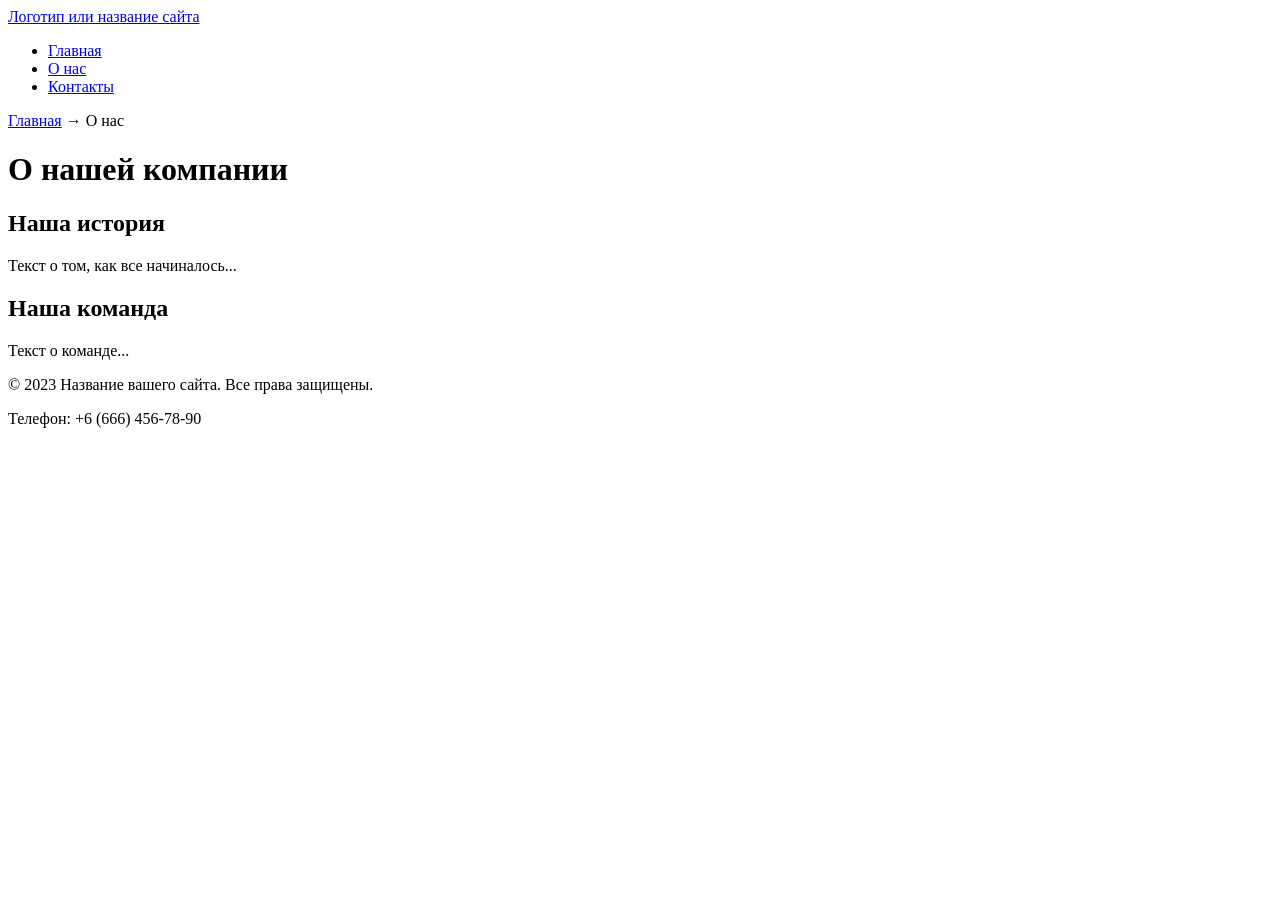
==== about.html @ cdaf15bd ":3" ====
<!DOCTYPE html>
<html lang="ru">
<head>
 <meta charset="UTF-8">
 <meta name="viewport" content="width=device-width, initial-scale=1.0">
 <meta name="description" content="Краткое описание главной страницы вашего сайта">
 <link rel="icon" href="assets/favicon.ico" type="image/x-icon">
 <title>О нас - Название вашего сайта</title>
 <meta name="description" content="Узнайте больше о нашей компании и истории">
</head>
<body>
 <header>
 <a href="/">Логотип или название сайта</a>
 <!-- Главное меню навигации -->
 <nav>
 <ul>
 <li><a href="index.html">Главная</a></li>
 <li><a href="about.html">О нас</a></li>
 <li><a href="contacts.html">Контакты</a></li>
 </ul>
 </nav>
 </header>
 <main>
 <!-- Простые "хлебные крошки" -->
 <nav aria-label="Хлебные крошки">
 <a href="index.html">Главная</a> →
 <span>О нас</span>
 </nav>
 <h1>О нашей компании</h1>
 <section>
 <h2>Наша история</h2>
 <p>Текст о том, как все начиналось...</p>
 </section>
 <section>
 <h2>Наша команда</h2>
 <p>Текст о команде...</p>
 </section>
 </main>
 <footer>
 <p>&copy; 2023 Название вашего сайта. Все права защищены.</p>
 <p>Телефон: +6 (666) 456-78-90</p>
 </footer>
</body>
</html>
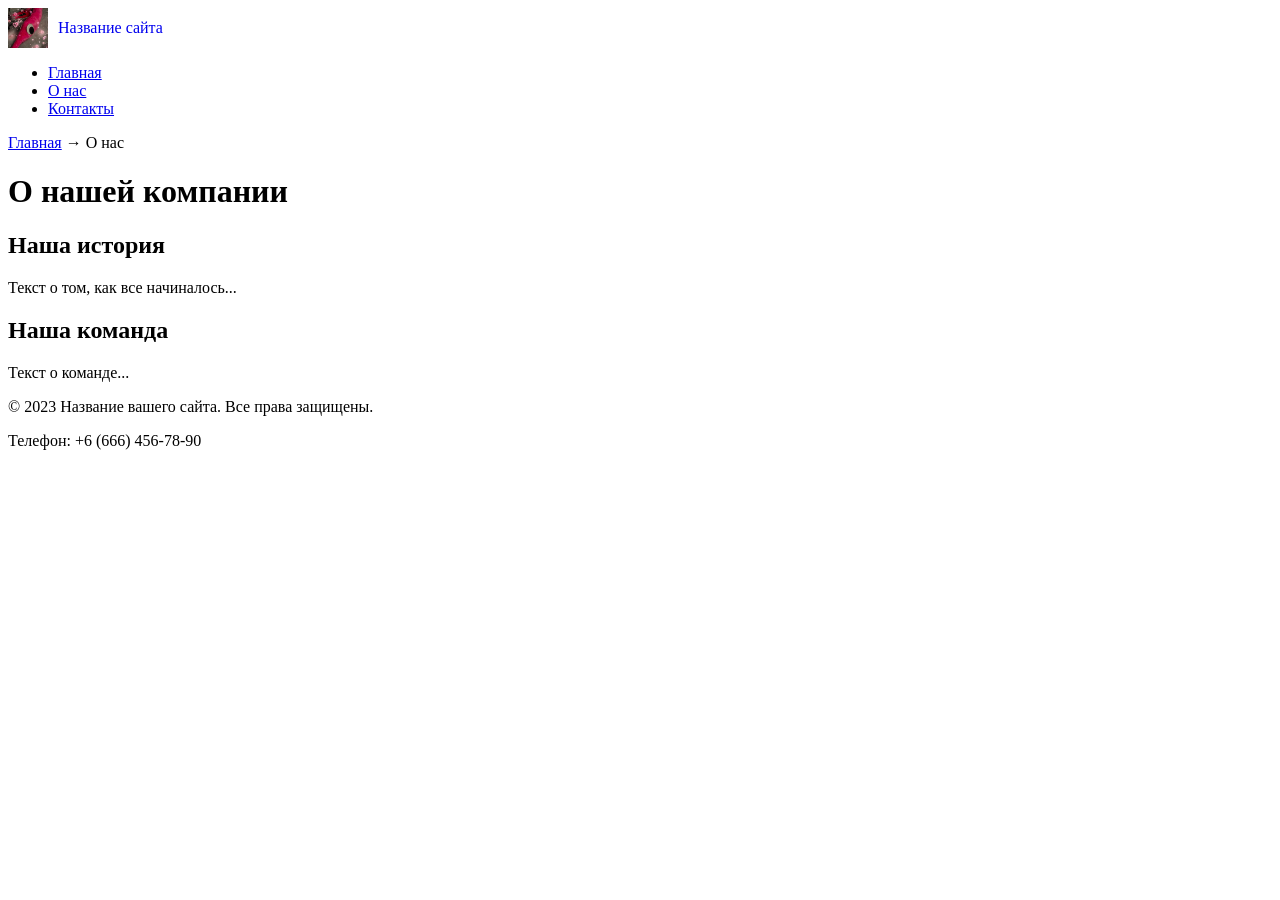
==== commit 3c234e02: ":3" ====
--- a/about.html
+++ b/about.html
@@ -10,7 +10,10 @@
 </head>
 <body>
  <header>
- <a href="/">Логотип или название сайта</a>
+ <a href="/" style="display: flex; align-items: center; text-decoration: none;">
+    <img src="src/logo.jpg" alt="Логотип" width="40" height="40" style="margin-right: 10px;">
+    <span>Название сайта</span>
+ </a>
  <!-- Главное меню навигации -->
  <nav>
  <ul>
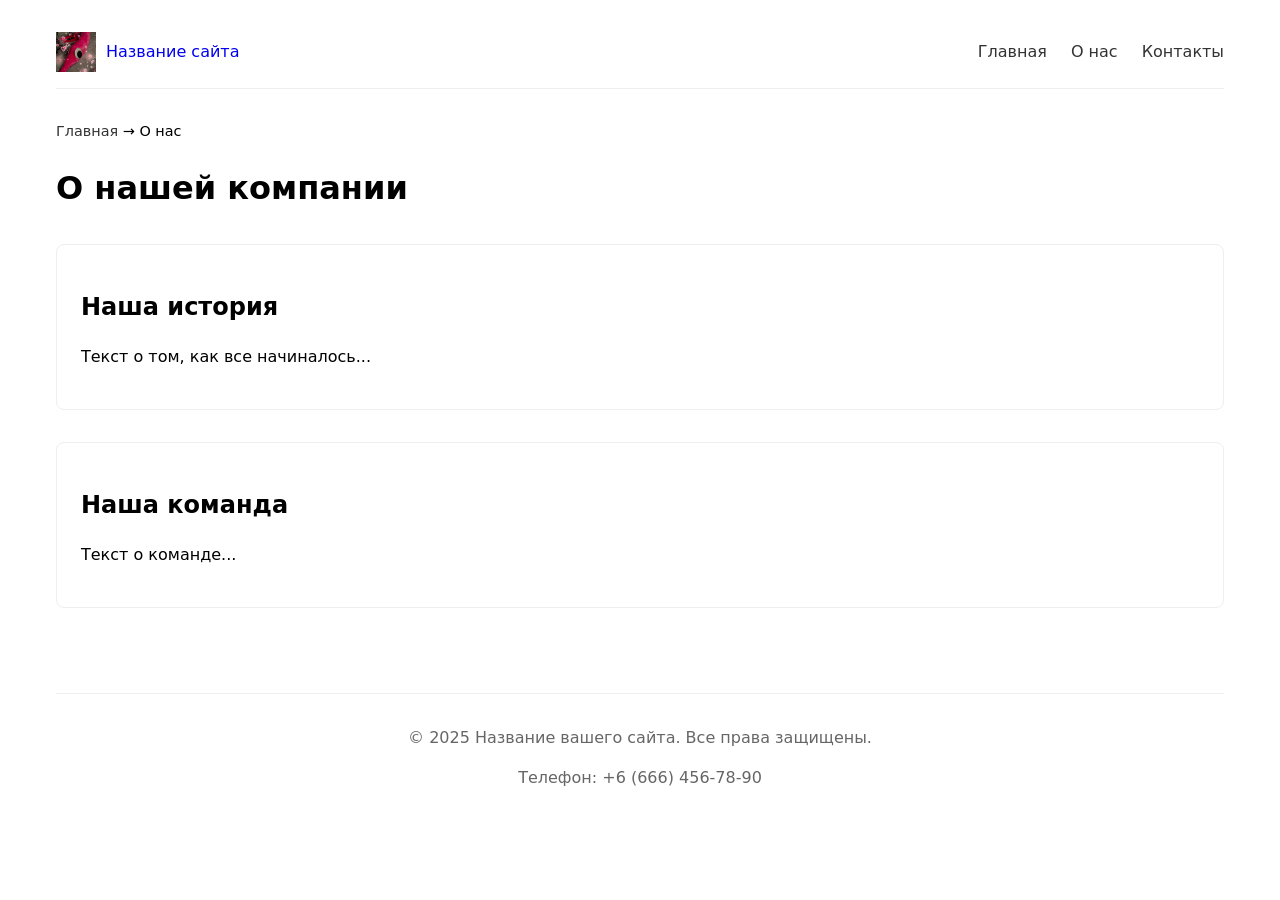
==== commit ab40d9b8: "pr3" ====
--- a/about.html
+++ b/about.html
@@ -1,47 +1,51 @@
 <!DOCTYPE html>
 <html lang="ru">
 <head>
- <meta charset="UTF-8">
- <meta name="viewport" content="width=device-width, initial-scale=1.0">
- <meta name="description" content="Краткое описание главной страницы вашего сайта">
- <link rel="icon" href="assets/favicon.ico" type="image/x-icon">
- <title>О нас - Название вашего сайта</title>
- <meta name="description" content="Узнайте больше о нашей компании и истории">
+    <meta charset="UTF-8">
+    <meta name="viewport" content="width=device-width, initial-scale=1.0">
+    <link rel="icon" href="assets/favicon.ico" type="image/x-icon">
+    <link rel="stylesheet" href="styles.css">
+    <title>О нас - Название вашего сайта</title>
+    <meta name="description" content="Узнайте больше о нашей компании и истории">
 </head>
 <body>
- <header>
- <a href="/" style="display: flex; align-items: center; text-decoration: none;">
-    <img src="src/logo.jpg" alt="Логотип" width="40" height="40" style="margin-right: 10px;">
-    <span>Название сайта</span>
- </a>
- <!-- Главное меню навигации -->
- <nav>
- <ul>
- <li><a href="index.html">Главная</a></li>
- <li><a href="about.html">О нас</a></li>
- <li><a href="contacts.html">Контакты</a></li>
- </ul>
- </nav>
- </header>
- <main>
- <!-- Простые "хлебные крошки" -->
- <nav aria-label="Хлебные крошки">
- <a href="index.html">Главная</a> →
- <span>О нас</span>
- </nav>
- <h1>О нашей компании</h1>
- <section>
- <h2>Наша история</h2>
- <p>Текст о том, как все начиналось...</p>
- </section>
- <section>
- <h2>Наша команда</h2>
- <p>Текст о команде...</p>
- </section>
- </main>
- <footer>
- <p>&copy; 2023 Название вашего сайта. Все права защищены.</p>
- <p>Телефон: +6 (666) 456-78-90</p>
- </footer>
+    <header>
+        <a href="/" style="display: flex; align-items: center; text-decoration: none;">
+            <img src="src/logo.jpg" alt="Логотип" width="40" height="40" style="margin-right: 10px;">
+            <span>Название сайта</span>
+        </a>
+
+        <nav>
+            <ul>
+                <li><a href="index.html">Главная</a></li>
+                <li><a href="about.html">О нас</a></li>
+                <li><a href="contacts.html">Контакты</a></li>
+            </ul>
+        </nav>
+    </header>
+    
+    <main>
+        <nav aria-label="Хлебные крошки">
+            <a href="index.html">Главная</a> →
+            <span>О нас</span>
+        </nav>
+        
+        <h1>О нашей компании</h1>
+        
+        <section>
+            <h2>Наша история</h2>
+            <p>Текст о том, как все начиналось...</p>
+        </section>
+        
+        <section>
+            <h2>Наша команда</h2>
+            <p>Текст о команде...</p>
+        </section>
+    </main>
+    
+    <footer>
+        <p>&copy; 2025 Название вашего сайта. Все права защищены.</p>
+        <p>Телефон: +6 (666) 456-78-90</p>
+    </footer>
 </body>
 </html>
--- a/styles.css
+++ b/styles.css
@@ -0,0 +1,156 @@
+* { box-sizing: border-box; }
+html, body { margin: 0; padding: 0; }
+body {
+    font-family: system-ui, -apple-system, "Segoe UI", Roboto, Arial, sans-serif;
+    line-height: 1.5;
+    padding: 1rem;
+    max-width: 1200px;
+    margin: 0 auto;
+}
+
+header {
+    display: flex;
+    justify-content: space-between;
+    align-items: center;
+    padding: 1rem 0;
+    border-bottom: 1px solid #eee;
+    margin-bottom: 2rem;
+}
+
+nav ul {
+    display: flex;
+    list-style: none;
+    gap: 1.5rem;
+    margin: 0;
+    padding: 0;
+}
+
+nav a {
+    text-decoration: none;
+    color: #333;
+    font-weight: 500;
+}
+
+nav a:hover {
+    color: #0a84ff;
+}
+
+main {
+    min-height: 60vh;
+    margin-bottom: 2rem;
+}
+
+section {
+    margin: 2rem 0;
+    padding: 1.5rem;
+    border: 1px solid #eee;
+    border-radius: 8px;
+}
+
+dialog {
+    padding: 1.5rem;
+    border: none;
+    border-radius: 12px;
+    box-shadow: 0 4px 20px rgba(0, 0, 0, 0.15);
+    width: min(90vw, 600px);
+}
+dialog::backdrop {
+    background: rgba(0, 0, 0, 0.5);
+    backdrop-filter: blur(2px);
+}
+
+form > * + * {
+    margin-top: 1rem;
+}
+
+label {
+    display: block;
+    margin: 0.5rem 0 0.25rem;
+    font-weight: 500;
+}
+input, select, textarea, button {
+    width: 100%;
+    max-width: 100%;
+    padding: .75rem;
+    border: 1px solid #c8c8c8;
+    border-radius: 8px;
+    background: #fff;
+    font-family: inherit;
+    font-size: 1rem;
+}
+textarea {
+    resize: vertical;
+    min-height: 100px;
+}
+
+small {
+    display: block;
+    margin-top: 0.25rem;
+    color: #666;
+    font-size: 0.875rem;
+}
+
+.btn-primary {
+    background: #0a84ff;
+    color: #fff;
+    border: none;
+    cursor: pointer;
+    font-weight: 600;
+    padding: 0.75rem 1.5rem;
+    transition: background-color 0.2s ease;
+    width: auto;
+    display: inline-block;
+    text-decoration: none;
+    text-align: center;
+}
+.btn-primary:hover {
+    background: #0066cc;
+}
+
+.btn-secondary {
+    background: #f0f0f0;
+    color: #333;
+    border: none;
+    cursor: pointer;
+    font-weight: 600;
+    padding: 0.75rem 1.5rem;
+    transition: background-color 0.2s ease;
+    width: auto;
+}
+.btn-secondary:hover {
+    background: #e0e0e0;
+}
+
+.form-actions {
+    display: flex;
+    gap: .75rem;
+    margin-top: 1.5rem;
+    justify-content: flex-end;
+}
+
+:where(input, select, textarea, button):focus-visible {
+    outline: 2px solid #0a84ff;
+    outline-offset: 2px;
+}
+
+:disabled, [aria-disabled="true"] {
+    opacity: .6;
+    cursor: not-allowed;
+}
+
+[aria-invalid="true"] {
+    border-color: #b00020;
+    background-color: #fff8f8;
+}
+
+[aria-label="Хлебные крошки"] {
+    margin-bottom: 1rem;
+    font-size: 0.9rem;
+}
+
+footer {
+    border-top: 1px solid #eee;
+    padding: 1rem 0;
+    text-align: center;
+    color: #666;
+}
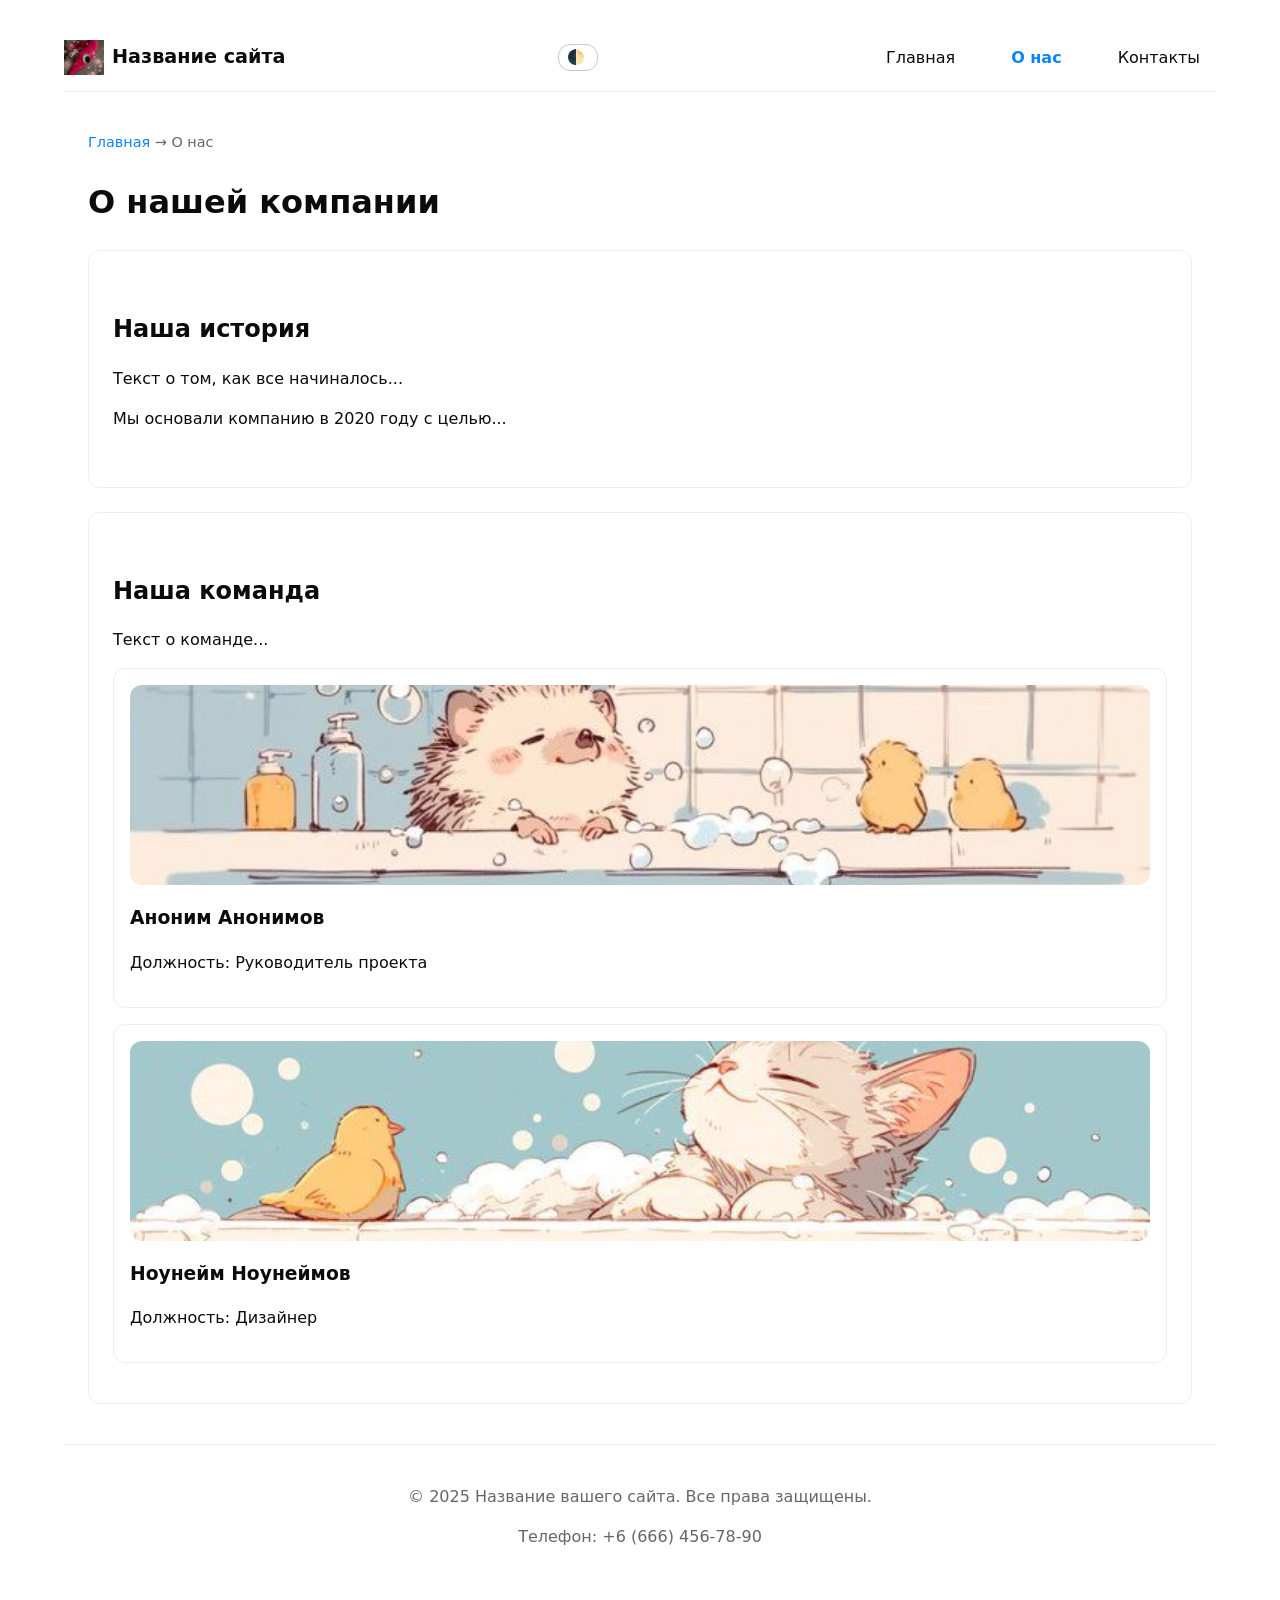
==== commit 61485eda: "prk4" ====
--- a/about.html
+++ b/about.html
@@ -5,45 +5,59 @@
     <meta name="viewport" content="width=device-width, initial-scale=1.0">
     <link rel="icon" href="assets/favicon.ico" type="image/x-icon">
     <link rel="stylesheet" href="styles.css">
+    <script src="main.js" defer></script>
     <title>О нас - Название вашего сайта</title>
     <meta name="description" content="Узнайте больше о нашей компании и истории">
 </head>
 <body>
-    <header>
-        <a href="/" style="display: flex; align-items: center; text-decoration: none;">
-            <img src="src/logo.jpg" alt="Логотип" width="40" height="40" style="margin-right: 10px;">
+    <header class="site-header">
+        <a href="/" class="site-header__brand">
+            <img src="src/logo.jpg" alt="Логотип" width="40" height="40">
             <span>Название сайта</span>
         </a>
-
-        <nav>
-            <ul>
-                <li><a href="index.html">Главная</a></li>
-                <li><a href="about.html">О нас</a></li>
-                <li><a href="contacts.html">Контакты</a></li>
+        <div class="site-header__actions">
+            <button class="theme-toggle" type="button" aria-pressed="false" title="Переключить тему (светлая/тёмная)"></button>
+        </div>
+        <nav class="site-nav" aria-label="Основная навигация">
+            <ul class="site-nav__list">
+                <li><a class="site-nav__link" href="index.html">Главная</a></li>
+                <li><a class="site-nav__link" href="about.html" aria-current="page">О нас</a></li>
+                <li><a class="site-nav__link" href="contacts.html">Контакты</a></li>
             </ul>
         </nav>
     </header>
     
-    <main>
-        <nav aria-label="Хлебные крошки">
+    <main class="container">
+        <nav class="breadcrumbs" aria-label="Хлебные крошки">
             <a href="index.html">Главная</a> →
             <span>О нас</span>
         </nav>
         
         <h1>О нашей компании</h1>
         
-        <section>
+        <section class="section">
             <h2>Наша история</h2>
             <p>Текст о том, как все начиналось...</p>
+            <p>Мы основали компанию в 2020 году с целью...</p>
         </section>
         
-        <section>
+        <section class="section">
             <h2>Наша команда</h2>
             <p>Текст о команде...</p>
+            <div class="team-card">
+                <img class="team-card__img" src="src/team-member-1.jpg" alt="Фото сотрудника">
+                <h3>Аноним Анонимов</h3>
+                <p>Должность: Руководитель проекта</p>
+            </div>
+            <div class="team-card">
+                <img class="team-card__img" src="src/team-member-2.jpg" alt="Фото сотрудника">
+                <h3>Ноунейм Ноунеймов</h3>
+                <p>Должность: Дизайнер</p>
+            </div>
         </section>
     </main>
     
-    <footer>
+    <footer class="site-footer">
         <p>&copy; 2025 Название вашего сайта. Все права защищены.</p>
         <p>Телефон: +6 (666) 456-78-90</p>
     </footer>
--- a/styles.css
+++ b/styles.css
@@ -1,135 +1,224 @@
 * { box-sizing: border-box; }
 html, body { margin: 0; padding: 0; }
+
+:root {
+    --color-bg: #fff;
+    --color-fg: #0b0b0b;
+    --color-muted: #666;
+    --color-primary: #0a84ff;
+    --color-danger: #b00020;
+    --color-border: #eee;
+    --color-border-focus: #c8c8c8;
+
+    --font-body: system-ui, -apple-system, "Segoe UI", Roboto, Arial, sans-serif;
+    --space-1: 4px;
+    --space-2: 8px;
+    --space-3: 16px;
+    --space-4: 24px;
+    --space-5: 40px;
+
+    --radius: 12px;
+    --shadow: 0 1px 2px rgba(0,0,0,.08), 0 8px 24px rgba(0,0,0,.08);
+    --shadow-dialog: 0 4px 20px rgba(0,0,0,0.15);
+    --shadow-backdrop: rgba(0,0,0,0.5);
+}
+
+body.theme-dark {
+    --color-bg: #0b0b0b;
+    --color-fg: #f5f5f5;
+    --color-muted: #aaa;
+    --color-primary: #6aa2ff;
+    --color-border: #333;
+    --color-border-focus: #555;
+}
+
 body {
-    font-family: system-ui, -apple-system, "Segoe UI", Roboto, Arial, sans-serif;
+    background: var(--color-bg);
+    color: var(--color-fg);
+    font-family: var(--font-body);
     line-height: 1.5;
-    padding: 1rem;
+    padding: var(--space-4);
     max-width: 1200px;
     margin: 0 auto;
 }
 
-header {
+.container {
+    width: min(100% - 2*var(--space-4), 1120px);
+    margin-inline: auto;
+}
+
+.section {
+    padding-block: var(--space-5);
+    padding-inline: var(--space-4);
+    border: 1px solid var(--color-border);
+    border-radius: var(--radius);
+    margin: var(--space-4) 0;
+}
+
+.site-header {
     display: flex;
     justify-content: space-between;
     align-items: center;
-    padding: 1rem 0;
-    border-bottom: 1px solid #eee;
-    margin-bottom: 2rem;
-}
-
-nav ul {
+    padding-block: var(--space-3);
+    padding-inline: 0;
+    border-bottom: 1px solid var(--color-border);
+    margin-bottom: var(--space-5);
+}
+
+.site-header__brand {
+    display: flex;
+    align-items: center;
+    text-decoration: none;
+    color: var(--color-fg);
+    font-weight: 700;
+    font-size: 1.2rem;
+}
+
+.site-header__brand img {
+    margin-right: var(--space-2);
+}
+
+.site-nav {
+    font-size: 1rem;
+}
+
+.site-nav__list {
     display: flex;
     list-style: none;
-    gap: 1.5rem;
+    gap: var(--space-4);
     margin: 0;
     padding: 0;
 }
 
-nav a {
+.site-nav__link {
     text-decoration: none;
-    color: #333;
+    color: var(--color-fg);
     font-weight: 500;
-}
-
-nav a:hover {
-    color: #0a84ff;
-}
-
-main {
-    min-height: 60vh;
-    margin-bottom: 2rem;
-}
-
-section {
-    margin: 2rem 0;
-    padding: 1.5rem;
-    border: 1px solid #eee;
-    border-radius: 8px;
-}
-
-dialog {
-    padding: 1.5rem;
+    padding: var(--space-2) var(--space-3);
+    border-radius: var(--radius);
+    transition: background-color 0.2s ease;
+}
+
+.site-nav__link:hover,
+.site-nav__link:focus-visible {
+    background-color: var(--color-primary);
+    color: #fff;
+    outline: none;
+}
+
+.site-nav__link[aria-current="page"] {
+    font-weight: 700;
+    color: var(--color-primary);
+}
+
+.breadcrumbs {
+    margin-bottom: var(--space-4);
+    font-size: 0.9rem;
+    color: var(--color-muted);
+}
+
+.breadcrumbs a {
+    color: var(--color-primary);
+    text-decoration: none;
+}
+
+.breadcrumbs a:hover,
+.breadcrumbs a:focus-visible {
+    text-decoration: underline;
+}
+
+.modal {
+    padding: var(--space-4);
     border: none;
-    border-radius: 12px;
-    box-shadow: 0 4px 20px rgba(0, 0, 0, 0.15);
+    border-radius: var(--radius);
+    box-shadow: var(--shadow-dialog);
     width: min(90vw, 600px);
 }
-dialog::backdrop {
-    background: rgba(0, 0, 0, 0.5);
+
+.modal::backdrop {
+    background: var(--shadow-backdrop);
     backdrop-filter: blur(2px);
 }
 
-form > * + * {
-    margin-top: 1rem;
-}
-
-label {
-    display: block;
-    margin: 0.5rem 0 0.25rem;
+.form {
+    display: flex;
+    flex-direction: column;
+    gap: var(--space-3);
+}
+
+.form__group {
+    display: flex;
+    flex-direction: column;
+}
+
+.form__label {
+    margin: 0 0 var(--space-1);
     font-weight: 500;
 }
-input, select, textarea, button {
+
+.form__input,
+.form__select,
+.form__textarea {
     width: 100%;
-    max-width: 100%;
-    padding: .75rem;
-    border: 1px solid #c8c8c8;
-    border-radius: 8px;
-    background: #fff;
+    padding: var(--space-2);
+    border: 1px solid var(--color-border-focus);
+    border-radius: var(--radius);
+    background: var(--color-bg);
     font-family: inherit;
     font-size: 1rem;
-}
-textarea {
+    transition: border-color 0.2s ease;
+}
+
+.form__textarea {
     resize: vertical;
     min-height: 100px;
 }
 
-small {
-    display: block;
-    margin-top: 0.25rem;
-    color: #666;
+.form__help {
+    margin-top: var(--space-1);
+    color: var(--color-muted);
     font-size: 0.875rem;
 }
 
-.btn-primary {
-    background: #0a84ff;
+.form__actions {
+    display: flex;
+    gap: var(--space-2);
+    margin-top: var(--space-3);
+    justify-content: flex-end;
+}
+
+.btn {
+    padding: var(--space-2) var(--space-3);
+    border: none;
+    border-radius: var(--radius);
+    font-weight: 600;
+    cursor: pointer;
+    transition: background-color 0.2s ease;
+    font-family: inherit;
+}
+
+.btn--primary {
+    background: var(--color-primary);
     color: #fff;
-    border: none;
-    cursor: pointer;
-    font-weight: 600;
-    padding: 0.75rem 1.5rem;
-    transition: background-color 0.2s ease;
-    width: auto;
-    display: inline-block;
-    text-decoration: none;
-    text-align: center;
-}
-.btn-primary:hover {
+}
+
+.btn--primary:hover,
+.btn--primary:focus-visible {
     background: #0066cc;
 }
 
-.btn-secondary {
+.btn--secondary {
     background: #f0f0f0;
-    color: #333;
-    border: none;
-    cursor: pointer;
-    font-weight: 600;
-    padding: 0.75rem 1.5rem;
-    transition: background-color 0.2s ease;
-    width: auto;
-}
-.btn-secondary:hover {
+    color: var(--color-fg);
+}
+
+.btn--secondary:hover,
+.btn--secondary:focus-visible {
     background: #e0e0e0;
 }
 
-.form-actions {
-    display: flex;
-    gap: .75rem;
-    margin-top: 1.5rem;
-    justify-content: flex-end;
-}
-
-:where(input, select, textarea, button):focus-visible {
-    outline: 2px solid #0a84ff;
+:where(.form__input, .form__select, .form__textarea, .btn):focus-visible {
+    outline: 2px solid var(--color-primary);
     outline-offset: 2px;
 }
 
@@ -139,18 +228,115 @@
 }
 
 [aria-invalid="true"] {
-    border-color: #b00020;
+    border-color: var(--color-danger);
     background-color: #fff8f8;
 }
 
-[aria-label="Хлебные крошки"] {
-    margin-bottom: 1rem;
+.site-footer {
+    border-top: 1px solid var(--color-border);
+    padding: var(--space-4) 0;
+    text-align: center;
+    color: var(--color-muted);
+    margin-top: var(--space-5);
+}
+
+.media {
+    aspect-ratio: 16/9;
+    width: min(100%, 960px);
+    margin-inline: auto;
+    border-radius: var(--radius);
+    overflow: hidden;
+}
+
+.media iframe,
+.media video {
+    width: 100%;
+    height: 100%;
+    border: 0;
+    display: block;
+}
+
+img {
+    max-width: 100%;
+    height: auto;
+    display: block;
+}
+
+.hero {
+    background: linear-gradient(to top, rgba(0,0,0,.55), rgba(0,0,0,.15)), 
+                url("src/hero-bg.jpg") center/cover no-repeat;
+    color: #fff;
+    padding: clamp(2rem, 6vw, 6rem) 1rem;
+    border-radius: var(--radius);
+    text-align: center;
+    margin: var(--space-5) 0;
+}
+
+.hero__title {
+    margin: 0 0 var(--space-3);
+    font-size: 2rem;
+}
+
+.team-card {
+    border: 1px solid var(--color-border);
+    border-radius: var(--radius);
+    padding: var(--space-3);
+    margin-top: var(--space-3);
+}
+
+.team-card__img {
+    width: 100%;
+    height: 200px;
+    object-fit: cover;
+    object-position: center;
+    border-radius: var(--radius);
+    margin-bottom: var(--space-2);
+}
+
+html {
+    scroll-behavior: smooth;
+}
+
+:target {
+    outline: 2px dashed var(--color-primary);
+    outline-offset: 4px;
+    animation: targetHighlight 2s ease-out;
+}
+
+@keyframes targetHighlight {
+    0% { background-color: rgba(10, 132, 255, 0.2); }
+    100% { background-color: transparent; }
+}
+
+.theme-toggle {
+    background: none;
+    border: 1px solid var(--color-border-focus);
+    border-radius: var(--radius);
+    padding: var(--space-1) var(--space-2);
+    cursor: pointer;
     font-size: 0.9rem;
-}
-
-footer {
-    border-top: 1px solid #eee;
-    padding: 1rem 0;
-    text-align: center;
-    color: #666;
+    color: var(--color-fg);
+    transition: all 0.2s ease;
+}
+
+.theme-toggle:hover,
+.theme-toggle:focus-visible {
+    background: var(--color-primary);
+    color: #fff;
+    border-color: var(--color-primary);
+}
+
+.theme-toggle::before {
+    content: '🌓';
+    margin-right: var(--space-1);
+}
+
+.theme-dark .btn--secondary {
+    background: #333; 
+    color: #fff;     
+}
+
+.theme-dark .btn--secondary:hover,
+.theme-dark .btn--secondary:focus-visible {
+    background: #444; 
 }
